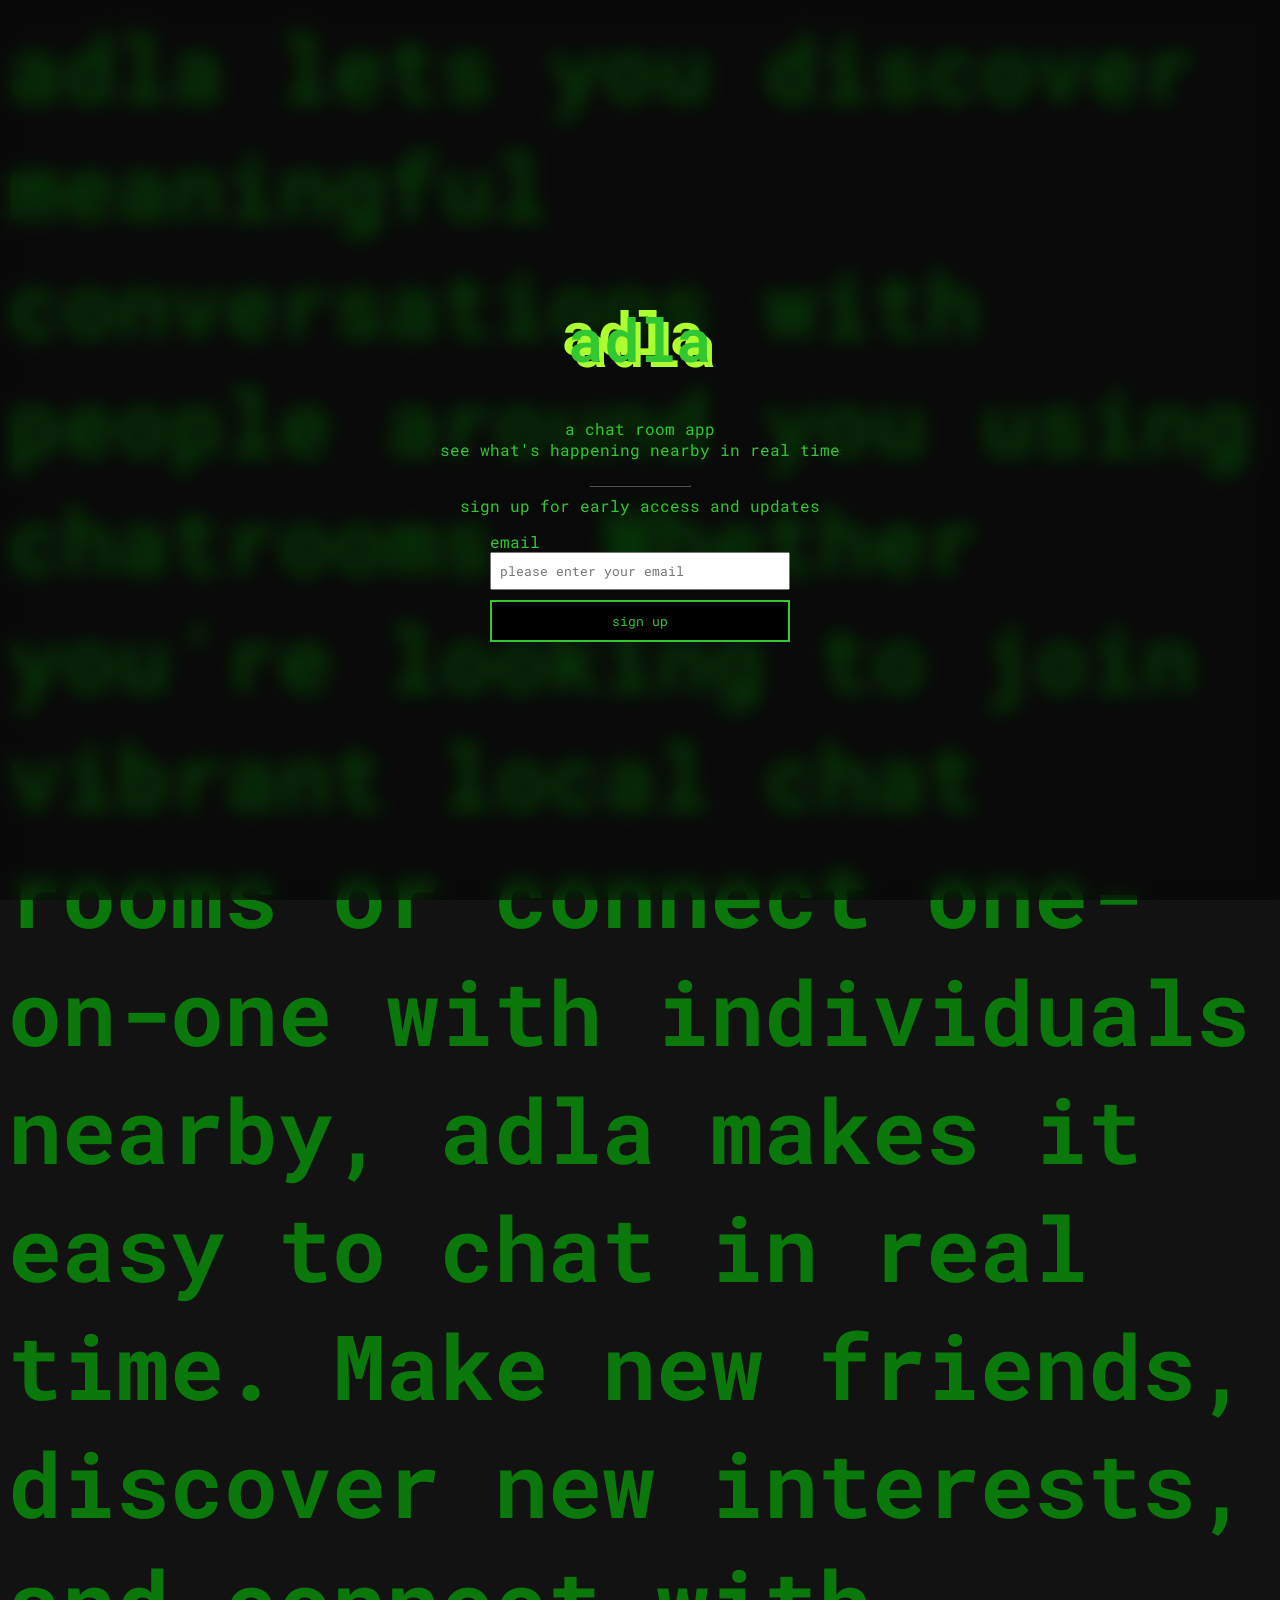
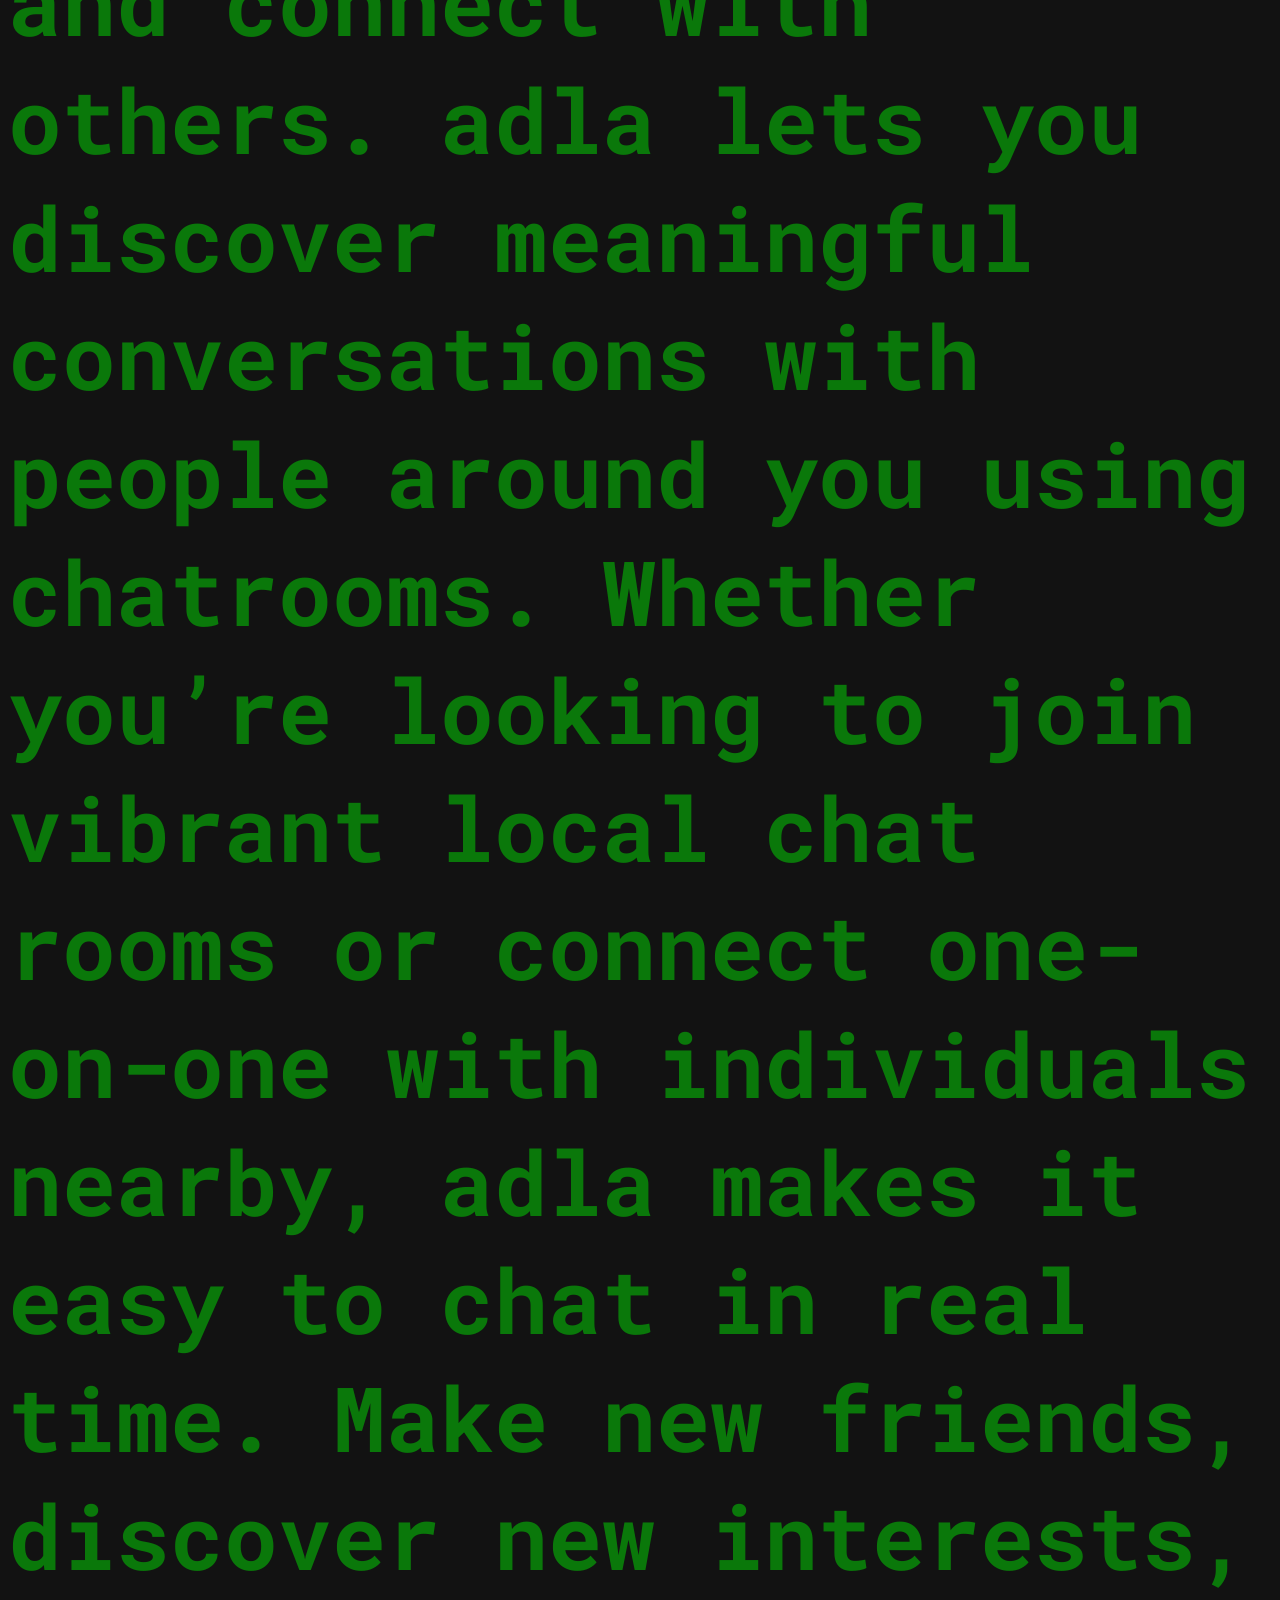
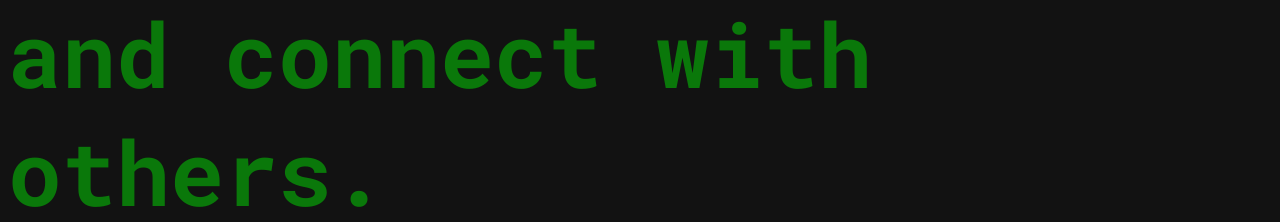
==== index.html @ fb2bd50c "initial commit" ====
<head>
    <!-- Google tag (gtag.js) -->
    <script async src="https://www.googletagmanager.com/gtag/js?id=G-8SG56CSZ9R"></script>
    <script>
        if (window.location.hostname === "adla.app") {
             window.dataLayer = window.dataLayer || [];
            function gtag(){dataLayer.push(arguments);}
            gtag('js', new Date());

            gtag('config', 'G-8SG56CSZ9R');
        };
    </script>

    <meta name="viewport" content="width=device-width, initial-scale=1">

    <title>adla | hyperlocal chat</title>

    <meta charset="UTF-8">
    <meta name="description" content="Join our free chatroom app to connect instantly with friends or meet new people. 
        No registration needed. Fast, anonymous, and secure messaging.">
    <meta name="keywords" content="chat app, chat room, chatroom, chatrooms, chatroom app, online chat, 
        group chat, anonymous chat, live chatroom, 
        free chat app, messaging app, private chat, 
        real-time chat, social chat platform, 
        text chat, video chat, voice chat, 
        chat with friends, community chat, 
        instant messaging, secure chat, mobile chatroom, 
        web chat app, chatroom without registration">

    <link rel="stylesheet" href="styles.css">

    <link rel="preconnect" href="https://fonts.googleapis.com">
    <link rel="preconnect" href="https://fonts.gstatic.com" crossorigin>
    <link href="https://fonts.googleapis.com/css2?family=Roboto+Mono:wght@400;700&display=swap" rel="stylesheet">

    <link rel="shortcut icon" type="image/png" href="assets/favicon.png">
</head>
<body>
    <p style="font-size: 90px; font-weight: bold; overflow: hidden;">
        adla lets you discover meaningful conversations with people around you using chatrooms. 
        Whether you’re looking to join vibrant local chat rooms or connect one-on-one with individuals nearby, 
        adla makes it easy to chat in real time. Make new friends, discover new interests, and connect with others.
        adla lets you discover meaningful conversations with people around you using chatrooms. 
        Whether you’re looking to join vibrant local chat rooms or connect one-on-one with individuals nearby, 
        adla makes it easy to chat in real time. Make new friends, discover new interests, and connect with others.
    </p>
    <div class="content-container">
        <h1>adla</h1>

        <span>a chat room app</span>
        <span>see what's happening nearby in real time</span>

        <hr style="width: 100px; border-color: black; margin-top: 25px;">

        <span>
            sign up for early access and updates
        </span>
        <form
            action="https://formspree.io/f/myzpkabl"
            method="POST"
        >
            <label for="email">email</label>
            <input type="email" name="email" placeholder="please enter your email" required>
            <button type="submit">sign up</button>
        </form>
    </div>
</body>
---- styles.css ----
body {
  background-color: rgb(18, 18, 18);
  color: rgb(50, 200, 50);
  font-family: 'Roboto Mono', 'Fira Mono', 'Consolas', monospace;
  overflow: hidden;
  position: fixed;
}

form {
    display: flex;
    flex-direction: column;
    width: 300px;
    margin: 0 auto;
    margin-top: 15px;
  }

form input {
  padding: 8px;
  margin-bottom: 10px;
  font-family: 'Roboto Mono', 'Fira Mono', 'Consolas', monospace;
}

form button {
  padding: 10px;
  border: none;
  cursor: pointer;
  color: rgb(50, 200, 50);
  background-color: black;
  border: 2px solid rgb(50, 200, 50);
  font-family: 'Roboto Mono', 'Fira Mono', 'Consolas', monospace;
}

.content-container {
  background-color: rgba(0,0,0,0.5);
  backdrop-filter: blur(10px);
  -webkit-backdrop-filter: blur(10px);
  position: fixed;
  top: 0;
  left: 0;
  width: 100%;
  display: flex;
  flex-direction: column;
  justify-content: center;
  align-items: center;
  height: 100vh;
}

p {
  color: rgb(10, 120, 10);
}

@keyframes flicker {
  0%, 19%, 21%, 23%, 25%, 54%, 56%, 100% {
    opacity: 1;
  }
  20%, 22%, 24%, 55% {
    opacity: 0.4;
    text-shadow: none;
  }
}

@keyframes pop {
  0%, 95%, 100% {
    opacity: 0;
  }
  96%, 98% {
    opacity: .2;
  }
}

.content-container h1 {
  font-size: 60px;
  font-weight: bolder;
  position: relative;
  animation: flicker 2.5s infinite;
}

.content-container h1::after {
  content: 'adla';
  position: absolute;
  left: 5px; /* horizontal offset */
  top: 5px;  /* vertical offset */
  color: greenyellow;
  z-index: -1;
  pointer-events: none;
  animation: pop 1.5s infinite;
}

.content-container h1::before {
  content: 'adla';
  position: absolute;
  left: -7px; /* horizontal offset */
  top: -7px;  /* vertical offset */
  color: greenyellow;
  z-index: -1;
  pointer-events: none;
  animation: pop 1.3s infinite;
}
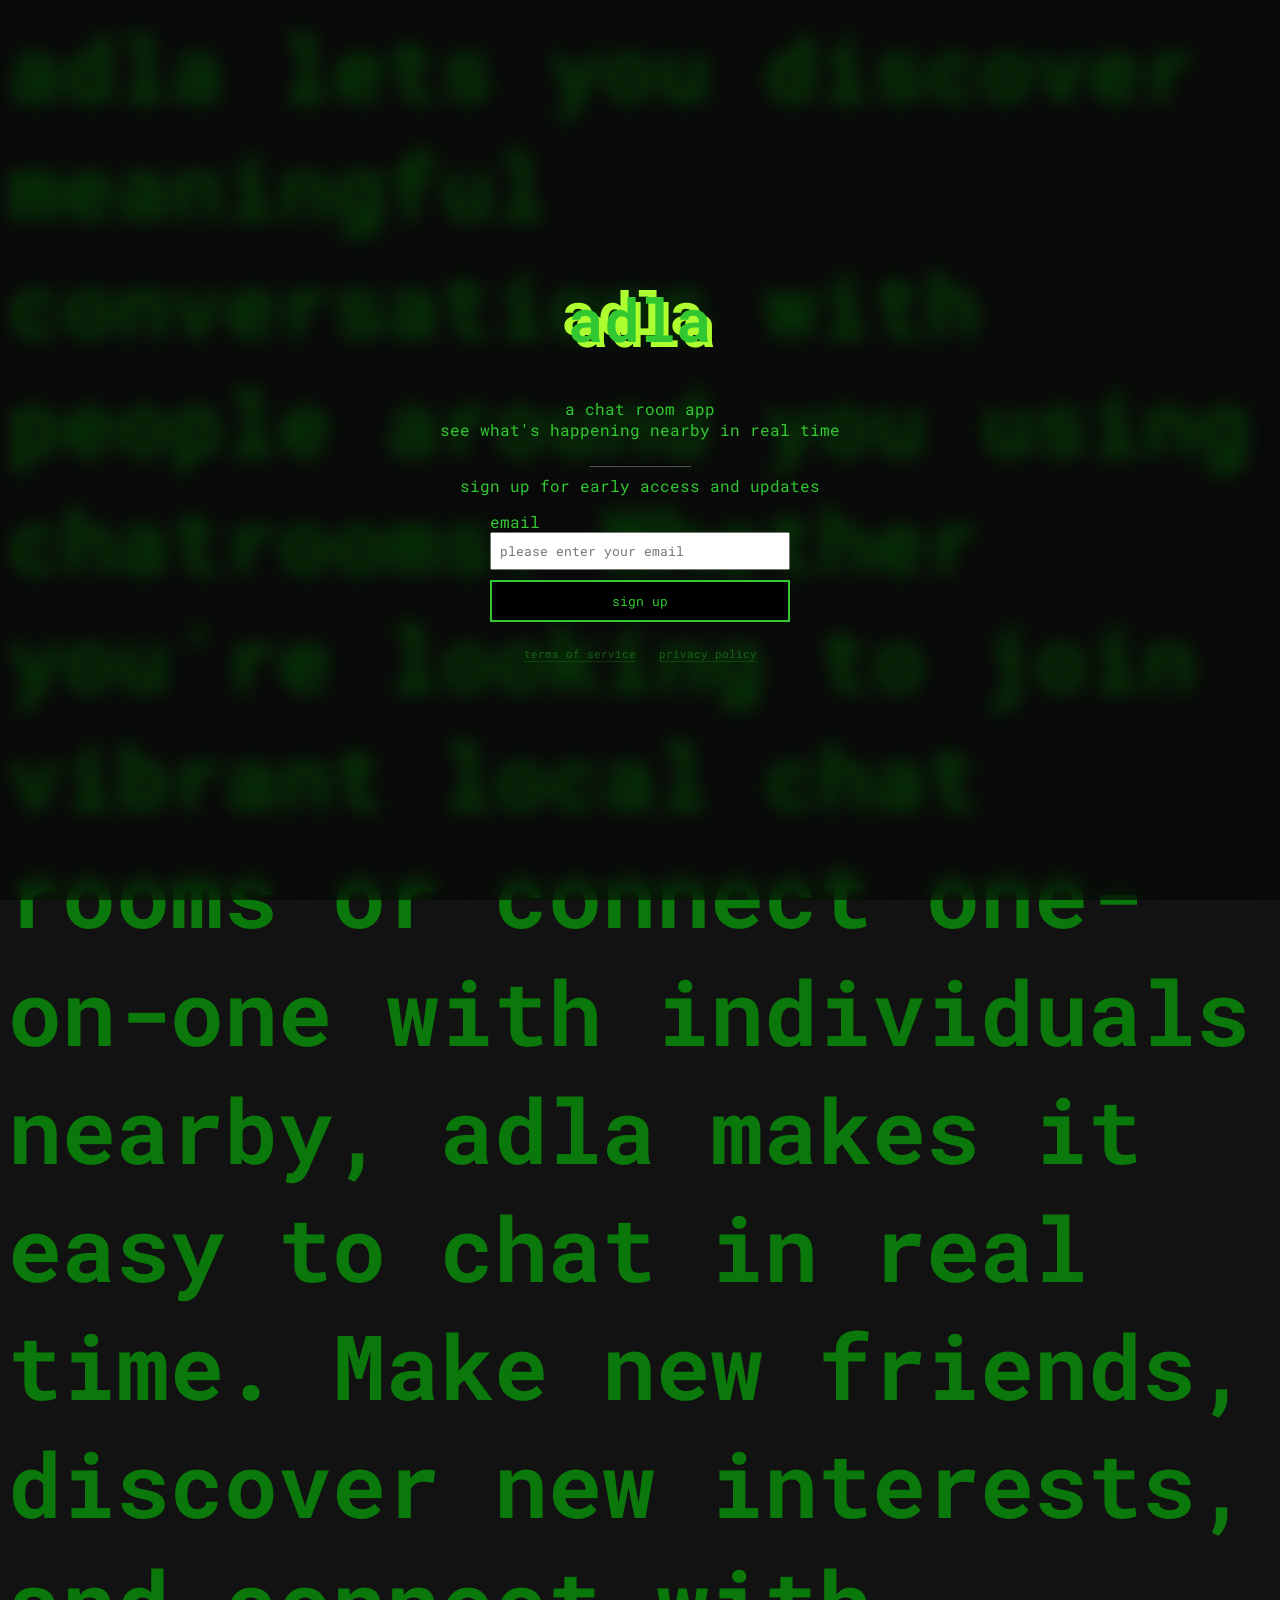
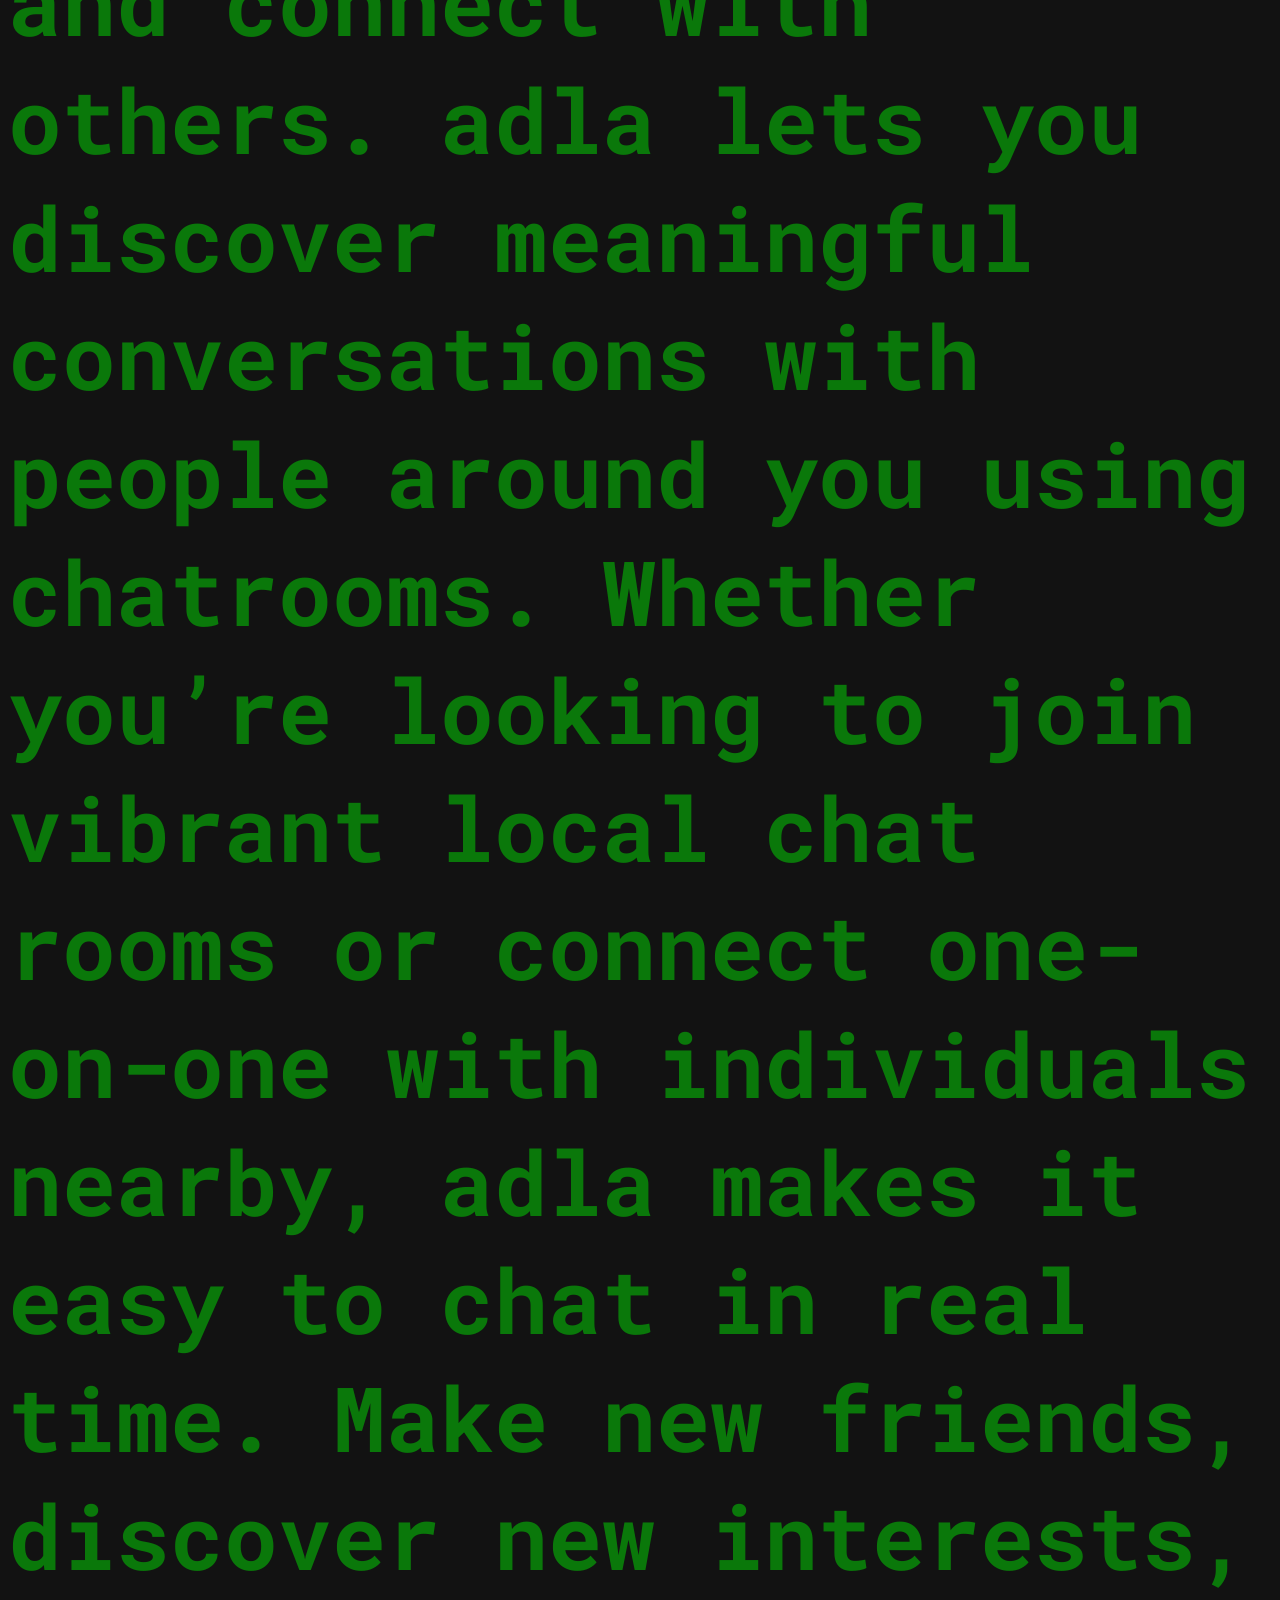
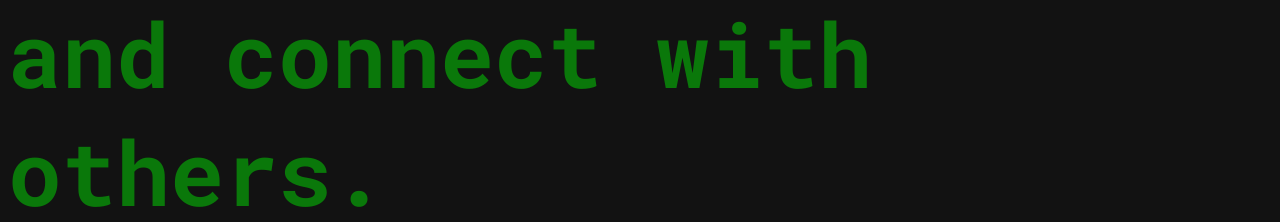
==== commit c69de4b3: "add tos + pp" ====
--- a/index.html
+++ b/index.html
@@ -34,6 +34,26 @@
     <link href="https://fonts.googleapis.com/css2?family=Roboto+Mono:wght@400;700&display=swap" rel="stylesheet">
 
     <link rel="shortcut icon" type="image/png" href="assets/favicon.png">
+
+    <style>
+        .legal-links {
+            margin-top: 24px;
+            font-size: 11px;
+            color: rgba(50, 200, 50, 0.35);
+        }
+
+        .legal-links a {
+            color: rgba(50, 200, 50, 0.4);
+            text-decoration: none;
+            border-bottom: 1px solid rgba(50, 200, 50, 0.2);
+            margin: 0 8px;
+        }
+
+        .legal-links a:hover {
+            color: rgb(50, 200, 50);
+            border-bottom-color: rgb(50, 200, 50);
+        }
+    </style>
 </head>
 <body>
     <p style="font-size: 90px; font-weight: bold; overflow: hidden;">
@@ -63,5 +83,9 @@
             <input type="email" name="email" placeholder="please enter your email" required>
             <button type="submit">sign up</button>
         </form>
+        <div class="legal-links">
+            <a href="/terms.html">terms of service</a>
+            <a href="/privacy.html">privacy policy</a>
+        </div>
     </div>
 </body>
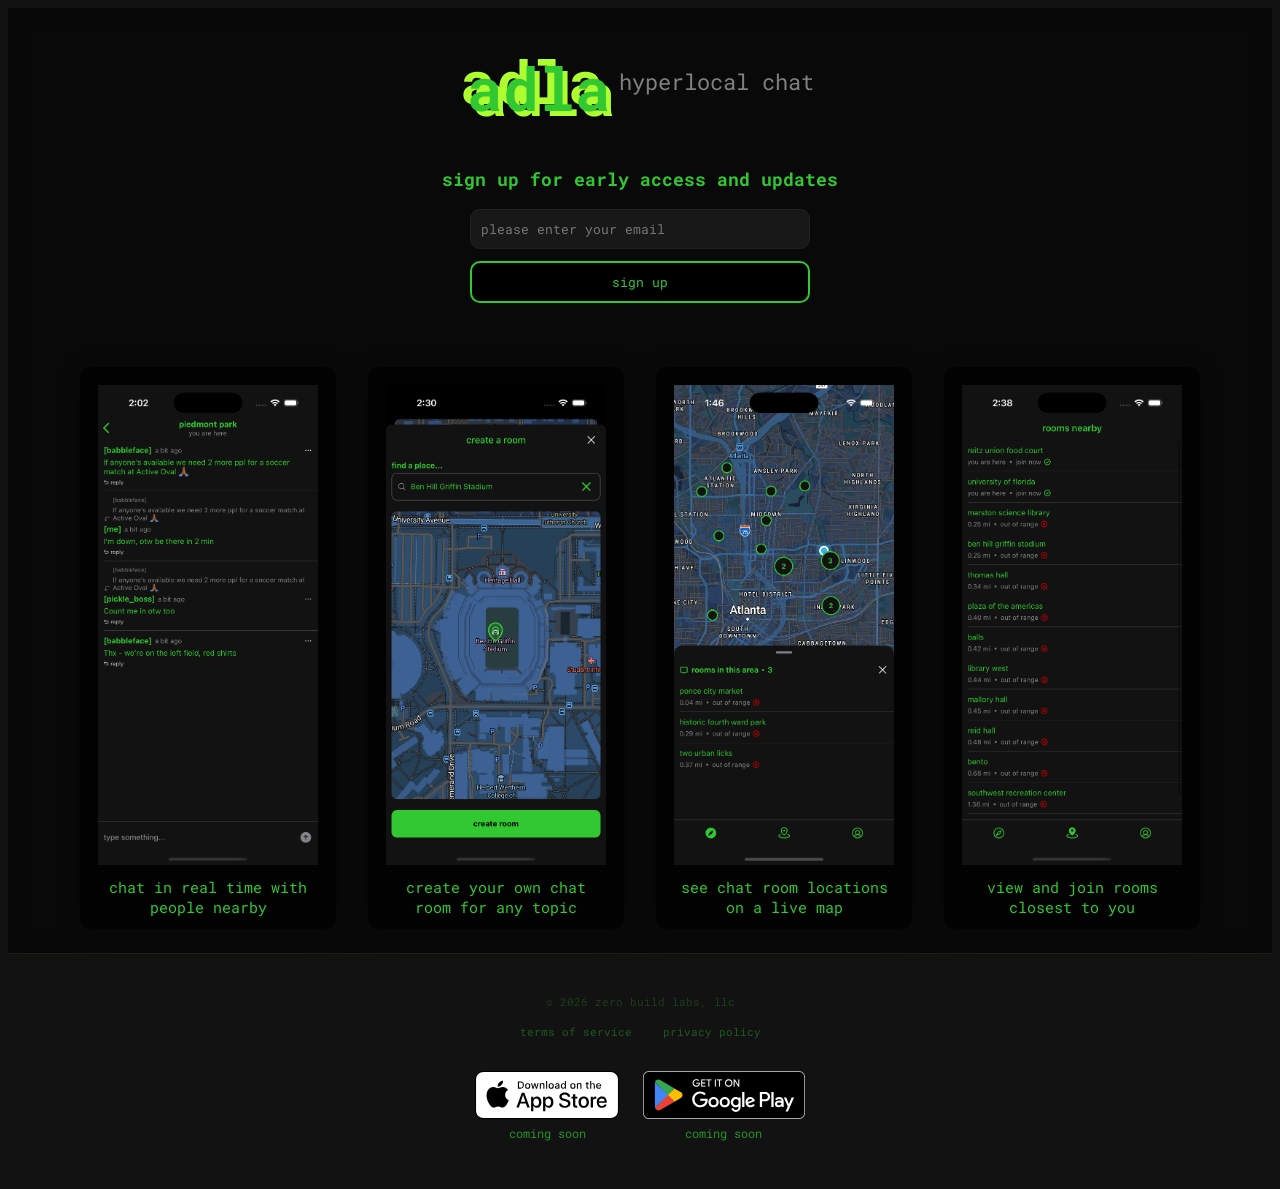
==== commit 0c43bd75: "add screenshots" ====
--- a/index.html
+++ b/index.html
@@ -56,36 +56,52 @@
     </style>
 </head>
 <body>
-    <p style="font-size: 90px; font-weight: bold; overflow: hidden;">
-        adla lets you discover meaningful conversations with people around you using chatrooms. 
-        Whether you’re looking to join vibrant local chat rooms or connect one-on-one with individuals nearby, 
-        adla makes it easy to chat in real time. Make new friends, discover new interests, and connect with others.
-        adla lets you discover meaningful conversations with people around you using chatrooms. 
-        Whether you’re looking to join vibrant local chat rooms or connect one-on-one with individuals nearby, 
-        adla makes it easy to chat in real time. Make new friends, discover new interests, and connect with others.
-    </p>
     <div class="content-container">
-        <h1>adla</h1>
+        <h1>adla<sup style="font-size: 22px; font-weight: 400; margin-left: 8px; color: gray; vertical-align: super;">hyperlocal chat</sup></h1>
 
-        <span>a chat room app</span>
-        <span>see what's happening nearby in real time</span>
-
-        <hr style="width: 100px; border-color: black; margin-top: 25px;">
-
-        <span>
-            sign up for early access and updates
-        </span>
+        <span style="display:block; font-size:18px; font-weight:bold;">sign up for early access and updates</span>
         <form
             action="https://formspree.io/f/myzpkabl"
             method="POST"
+            style="margin: 18px auto 40px; display: flex; flex-direction: column; align-items: center; width: 100%; max-width: 340px;"
         >
-            <label for="email">email</label>
-            <input type="email" name="email" placeholder="please enter your email" required>
+            <input type="email" name="email" placeholder="please enter your email" required style="width: 100%; padding: 10px; margin-bottom: 12px; border-radius: 10px; border: 1px solid #222; background: #181818; color: rgb(50,200,50);">
             <button type="submit">sign up</button>
         </form>
-        <div class="legal-links">
-            <a href="/terms.html">terms of service</a>
-            <a href="/privacy.html">privacy policy</a>
+
+        <div class="screenshots-gallery">
+            <div class="screenshot-item">
+                <img src="assets/app_screenshots/chat_2.png" alt="Chat Conversation">
+                <div class="screenshot-desc">chat in real time with people nearby</div>
+            </div>
+            <div class="screenshot-item">
+                <img src="assets/app_screenshots/create_room.png" alt="Create Room">
+                <div class="screenshot-desc">create your own chat room for any topic</div>
+            </div>
+            <div class="screenshot-item">
+                <img src="assets/app_screenshots/map_view.png" alt="Map View">
+                <div class="screenshot-desc">see chat room locations on a live map</div>
+            </div>
+            <div class="screenshot-item">
+                <img src="assets/app_screenshots/rooms_nearby.png" alt="Rooms Nearby">
+                <div class="screenshot-desc">view and join rooms closest to you</div>
+            </div>
         </div>
     </div>
+    <footer>
+        <div>
+        <span>© 2026 zero build labs, llc</span><br><br>
+        <a href="/terms.html">terms of service</a>
+        <a href="/privacy.html">privacy policy</a>
+        <div style="margin: 32px 0 0 0; display: flex; flex-direction: row; gap: 24px; justify-content:center; align-items: center;">
+            <div style="display: flex; flex-direction: column; align-items: center;">
+                <img src="assets/app_store_download.svg" alt="Download on the App Store" style="height: 48px;">
+                <div style="font-size: 12px; color: rgba(50,200,50,0.7); margin-top: 6px;">coming soon</div>
+            </div>
+            <div style="display: flex; flex-direction: column; align-items: center;">
+                <img src="assets/google_play_download.svg" alt="Get it on Google Play" style="height: 48px;">
+                <div style="font-size: 12px; color: rgba(50,200,50,0.7); margin-top: 6px;">coming soon</div>
+            </div>
+        </div>
+    </footer>
 </body>
--- a/styles.css
+++ b/styles.css
@@ -1,9 +1,67 @@
+footer {
+  text-align: center;
+  padding: 40px;
+  border-top: 1px solid rgba(50, 200, 50, 0.1);
+  font-size: 11px;
+  color: rgba(50, 200, 50, 0.25);
+}
+
+footer a {
+  color: rgba(50, 200, 50, 0.4);
+  text-decoration: none;
+  margin: 0 12px;
+}
+
+footer a:hover {
+  color: rgb(50, 200, 50);
+}
+/* Gallery for app screenshots */
+.screenshots-gallery {
+  display: flex;
+  flex-wrap: wrap;
+  justify-content: center;
+  gap: 32px;
+  margin: 0 auto 0 auto;
+  max-width: 1200px;
+  padding: 24px 0;
+}
+
+.screenshot-item {
+  background: rgba(0,0,0,0.7);
+  border-radius: 10px;
+  box-shadow: 0 4px 24px rgba(0,0,0,0.3);
+  padding: 18px 18px 12px 18px;
+  display: flex;
+  flex-direction: column;
+  align-items: center;
+  width: 220px;
+  transition: transform 0.2s;
+}
+
+.screenshot-item:hover {
+  transform: translateY(-6px) scale(1.04);
+  box-shadow: 0 8px 32px rgba(50,200,50,0.15);
+}
+
+.screenshot-item img {
+  width: 240px;
+  height: 480px;
+  object-fit: contain;
+  border-radius: 10px;
+  margin-bottom: 10px;
+}
+
+.screenshot-desc {
+  color: rgb(50, 200, 50);
+  font-size: 15px;
+  text-align: center;
+  margin-top: 2px;
+  font-family: 'Roboto Mono', monospace;
+}
 body {
   background-color: rgb(18, 18, 18);
   color: rgb(50, 200, 50);
   font-family: 'Roboto Mono', 'Fira Mono', 'Consolas', monospace;
-  overflow: hidden;
-  position: fixed;
 }
 
 form {
@@ -22,11 +80,12 @@
 
 form button {
   padding: 10px;
-  border: none;
   cursor: pointer;
   color: rgb(50, 200, 50);
   background-color: black;
   border: 2px solid rgb(50, 200, 50);
+  border-radius: 10px;
+  width: 100%;
   font-family: 'Roboto Mono', 'Fira Mono', 'Consolas', monospace;
 }
 
@@ -34,15 +93,11 @@
   background-color: rgba(0,0,0,0.5);
   backdrop-filter: blur(10px);
   -webkit-backdrop-filter: blur(10px);
-  position: fixed;
-  top: 0;
-  left: 0;
   width: 100%;
   display: flex;
   flex-direction: column;
   justify-content: center;
   align-items: center;
-  height: 100vh;
 }
 
 p {
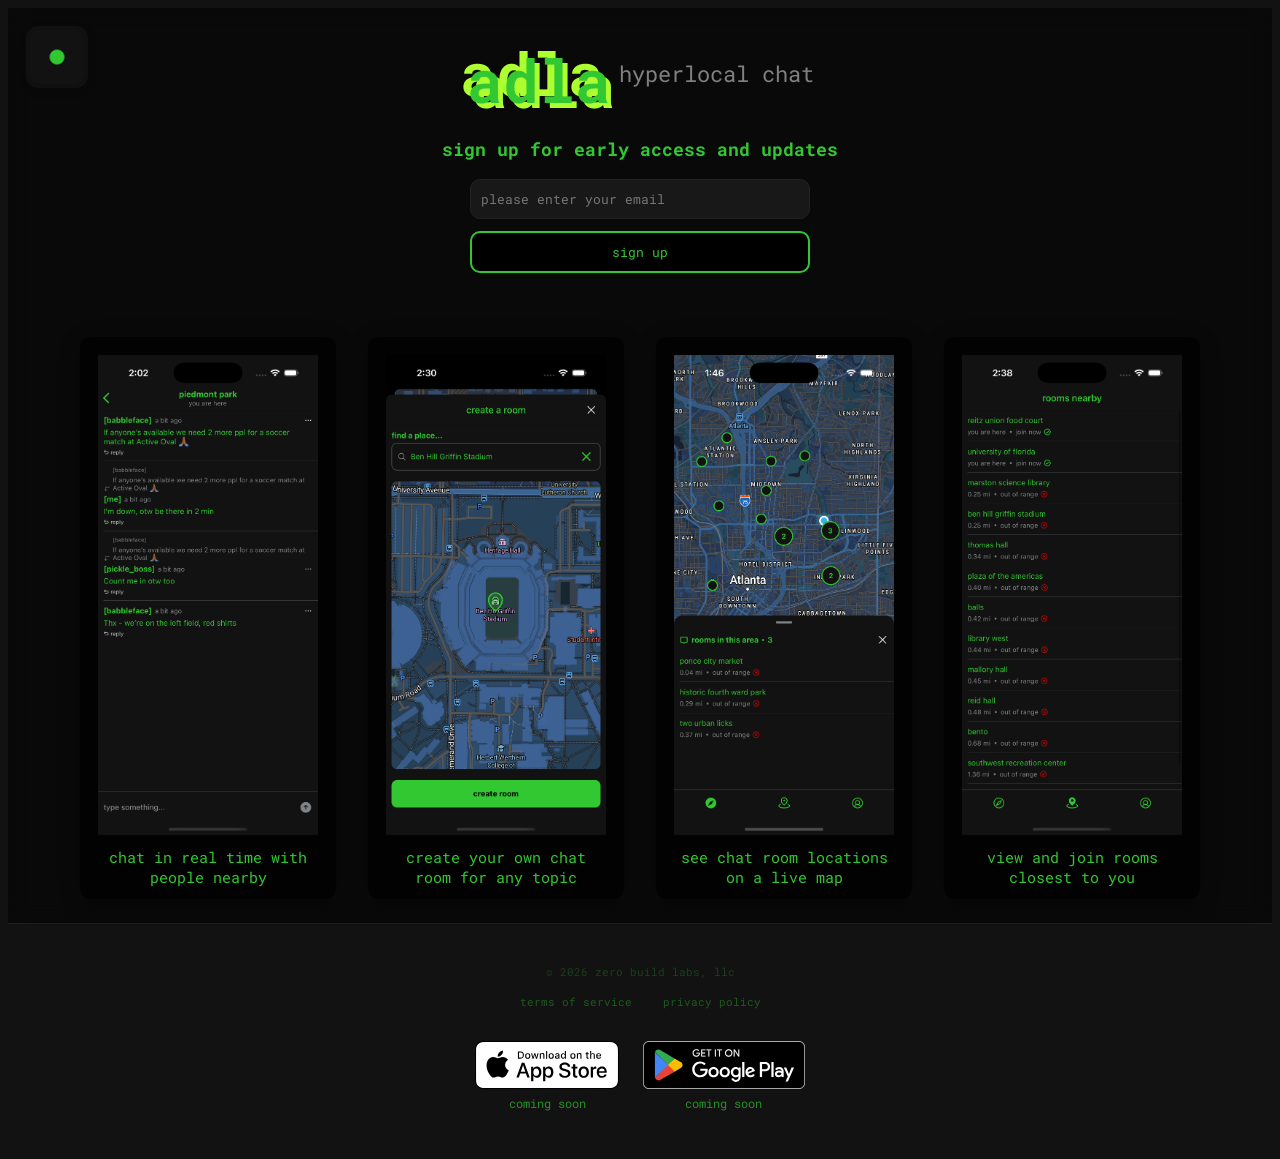
==== commit 1021aec0: "add logo" ====
--- a/index.html
+++ b/index.html
@@ -57,7 +57,10 @@
 </head>
 <body>
     <div class="content-container">
-        <h1>adla<sup style="font-size: 22px; font-weight: 400; margin-left: 8px; color: gray; vertical-align: super;">hyperlocal chat</sup></h1>
+        <div style="display: flex; flex-direction: column; align-items: center; margin-bottom: 18px; margin-top: 32px;">
+            <h1 style="margin: 0;">adla<sup style="font-size: 22px; font-weight: 400; margin-left: 8px; color: gray; vertical-align: super;">hyperlocal chat</sup></h1>
+        </div>
+    <img src="assets/adla_logo.png" alt="adla logo" style="position: fixed; top: 18px; left: 18px; height: 54px; width: 54px; object-fit: contain; z-index: 1000; background: rgba(18,18,18,0.85); border-radius: 12px; box-shadow: 0 2px 12px rgba(0,0,0,0.12); padding: 4px;">
 
         <span style="display:block; font-size:18px; font-weight:bold;">sign up for early access and updates</span>
         <form
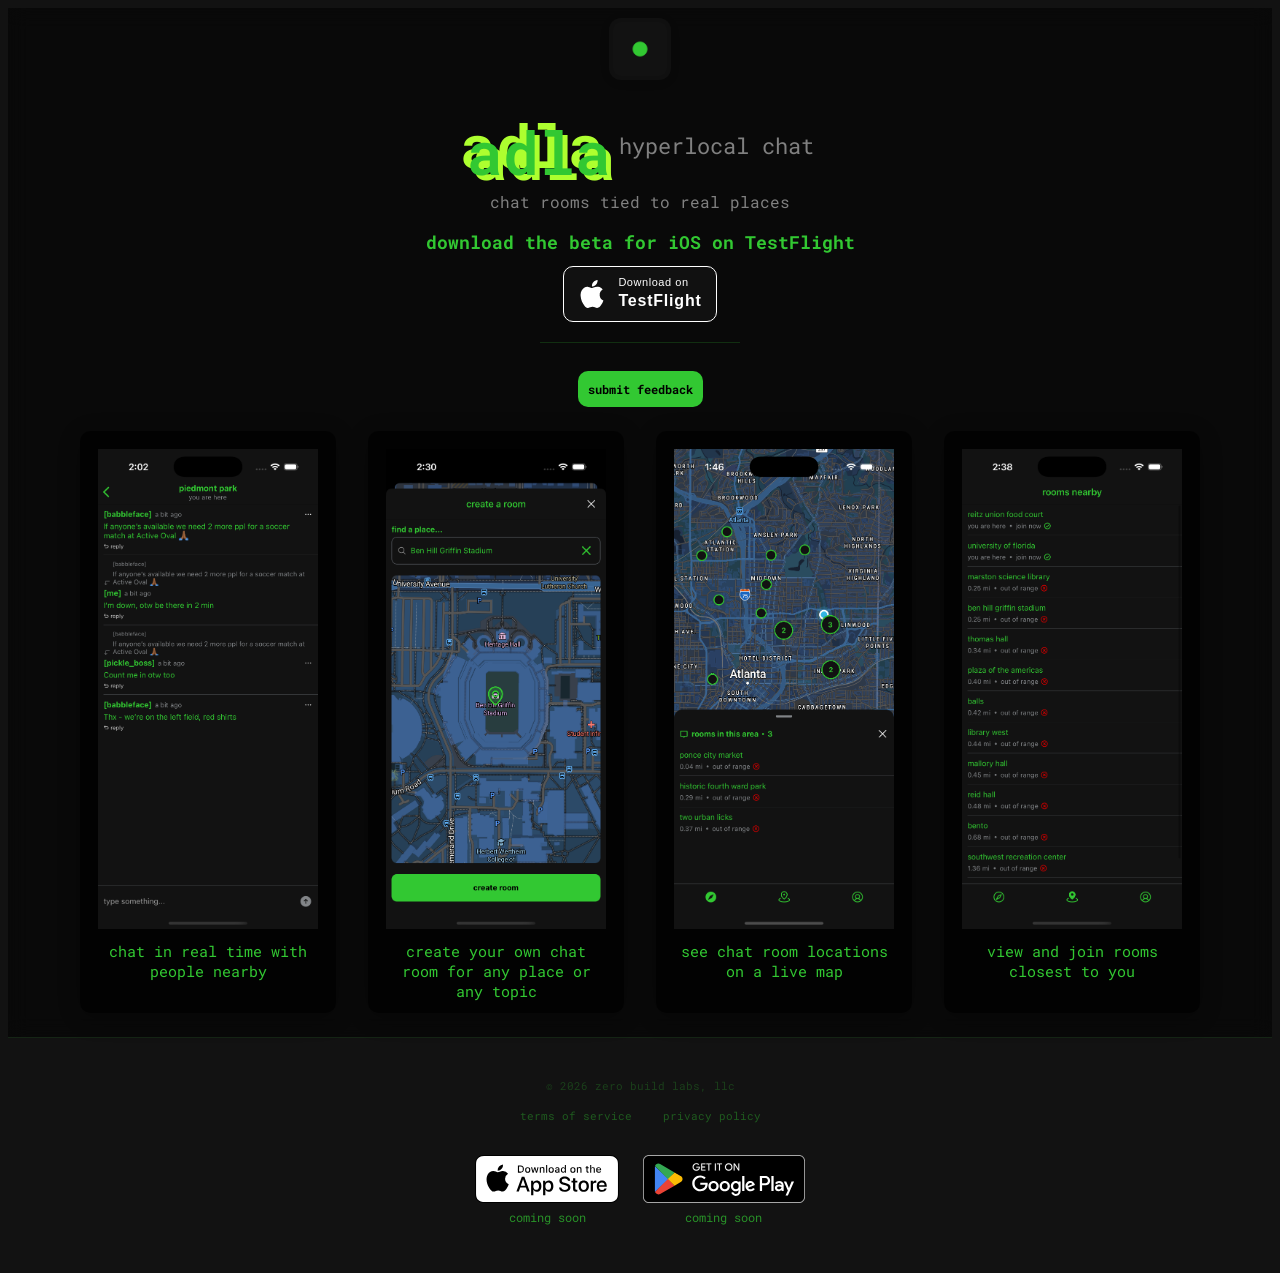
==== commit e66bde9a: "fresh" ====
--- a/index.html
+++ b/index.html
@@ -2,13 +2,11 @@
     <!-- Google tag (gtag.js) -->
     <script async src="https://www.googletagmanager.com/gtag/js?id=G-8SG56CSZ9R"></script>
     <script>
-        if (window.location.hostname === "adla.app") {
-             window.dataLayer = window.dataLayer || [];
-            function gtag(){dataLayer.push(arguments);}
-            gtag('js', new Date());
+    window.dataLayer = window.dataLayer || [];
+    function gtag(){dataLayer.push(arguments);}
+    gtag('js', new Date());
 
-            gtag('config', 'G-8SG56CSZ9R');
-        };
+    gtag('config', 'G-8SG56CSZ9R');
     </script>
 
     <meta name="viewport" content="width=device-width, initial-scale=1">
@@ -16,8 +14,7 @@
     <title>adla | hyperlocal chat</title>
 
     <meta charset="UTF-8">
-    <meta name="description" content="Join our free chatroom app to connect instantly with friends or meet new people. 
-        No registration needed. Fast, anonymous, and secure messaging.">
+    <meta name="description" content="Chat rooms that are real places. See what people are saying at the library, the stadium, on campus - wherever you are right now. Join real places, have real conversations.">
     <meta name="keywords" content="chat app, chat room, chatroom, chatrooms, chatroom app, online chat, 
         group chat, anonymous chat, live chatroom, 
         free chat app, messaging app, private chat, 
@@ -25,7 +22,7 @@
         text chat, video chat, voice chat, 
         chat with friends, community chat, 
         instant messaging, secure chat, mobile chatroom, 
-        web chat app, chatroom without registration">
+        web chat app">
 
     <link rel="stylesheet" href="styles.css">
 
@@ -57,20 +54,46 @@
 </head>
 <body>
     <div class="content-container">
+        <img src="assets/adla_logo.png" alt="adla logo" style="height: 54px; width: 54px; object-fit: contain; z-index: 1000; background: rgba(18,18,18,0.85); border-radius: 12px; box-shadow: 0 2px 12px rgba(0,0,0,0.12); padding: 4px; margin-top: 10px;">
         <div style="display: flex; flex-direction: column; align-items: center; margin-bottom: 18px; margin-top: 32px;">
             <h1 style="margin: 0;">adla<sup style="font-size: 22px; font-weight: 400; margin-left: 8px; color: gray; vertical-align: super;">hyperlocal chat</sup></h1>
+            <span style="color: gray;">chat rooms tied to real places</span>
         </div>
-    <img src="assets/adla_logo.png" alt="adla logo" style="position: fixed; top: 18px; left: 18px; height: 54px; width: 54px; object-fit: contain; z-index: 1000; background: rgba(18,18,18,0.85); border-radius: 12px; box-shadow: 0 2px 12px rgba(0,0,0,0.12); padding: 4px;">
 
-        <span style="display:block; font-size:18px; font-weight:bold;">sign up for early access and updates</span>
-        <form
-            action="https://formspree.io/f/myzpkabl"
-            method="POST"
-            style="margin: 18px auto 40px; display: flex; flex-direction: column; align-items: center; width: 100%; max-width: 340px;"
-        >
-            <input type="email" name="email" placeholder="please enter your email" required style="width: 100%; padding: 10px; margin-bottom: 12px; border-radius: 10px; border: 1px solid #222; background: #181818; color: rgb(50,200,50);">
-            <button type="submit">sign up</button>
-        </form>
+
+        <div style="text-align:center;">
+            <span style="display:block; font-size:18px; font-weight:700; margin-bottom:12px;">
+                download the beta for iOS on TestFlight
+            </span>
+
+                <a href="https://testflight.apple.com/join/aVJDWS8Y"
+                    style="display:inline-flex; border: 1px solid white; align-items:center;gap:12px; padding:8px 14px;border-radius:10px;background:#111;color:#fff;text-decoration:none;font-family:-apple-system,BlinkMacSystemFont,'Segoe UI',Roboto,'Helvetica Neue',Arial;font-weight:600;font-size:14px;">
+                    <svg width="28" height="28" viewBox="0 0 22.773 22.773" xmlns="http://www.w3.org/2000/svg" aria-hidden="true" style="flex:0 0 28px; display:block;">
+                        <g>
+                        <g>
+                            <path fill="#FFFFFF" d="M15.769,0c0.053,0,0.106,0,0.162,0c0.13,1.606-0.483,2.806-1.228,3.675c-0.731,0.863-1.732,1.7-3.351,1.573
+                            c-0.108-1.583,0.506-2.694,1.25-3.561C13.292,0.879,14.557,0.16,15.769,0z"/>
+                            <path fill="#FFFFFF" d="M20.67,16.716c0,0.016,0,0.03,0,0.045c-0.455,1.378-1.104,2.559-1.896,3.655c-0.723,0.995-1.609,2.334-3.191,2.334
+                            c-1.367,0-2.275-0.879-3.676-0.903c-1.482-0.024-2.297,0.735-3.652,0.926c-0.155,0-0.31,0-0.462,0
+                            c-0.995-0.144-1.798-0.932-2.383-1.642c-1.725-2.098-3.058-4.808-3.306-8.276c0-0.34,0-0.679,0-1.019
+                            c0.105-2.482,1.311-4.5,2.914-5.478c0.846-0.52,2.009-0.963,3.304-0.765c0.555,0.086,1.122,0.276,1.619,0.464
+                            c0.471,0.181,1.06,0.502,1.618,0.485c0.378-0.011,0.754-0.208,1.135-0.347c1.116-0.403,2.21-0.865,3.652-0.648
+                            c1.733,0.262,2.963,1.032,3.723,2.22c-1.466,0.933-2.625,2.339-2.427,4.74C17.818,14.688,19.086,15.964,20.67,16.716z"/>
+                        </g>
+                        </g>
+                    </svg>
+
+                    <div style="line-height:1.4; display: flex; flex-direction: column; align-items: start;">
+                        <div style="font-size:11px;font-weight:300; letter-spacing: 0.05em;">Download on</div>
+                        <div style="font-size:16px;font-weight:600; letter-spacing: 0.05em;">TestFlight</div>
+                    </div>
+                </a>
+            </div>
+
+            <hr style="width: 200px; margin-top: 20px; border: none; height: 1px; background-color: rgba(50, 200, 50, 0.2);" />
+            <a href="https://docs.google.com/forms/d/e/1FAIpQLSfdPoGiyF0krXiyqWjbxCsILMjNuQ5UF2FchRLmX2qwp8R6Cw/viewform?usp=dialog" 
+                style="margin-top: 20px; background-color: rgb(50, 200, 50); border: none; border-radius: 10px; padding: 10px; font-weight: bold; color: black; text-decoration: none; font-size: 12px;"
+            target="_blank">submit feedback</a>
 
         <div class="screenshots-gallery">
             <div class="screenshot-item">
@@ -79,7 +102,7 @@
             </div>
             <div class="screenshot-item">
                 <img src="assets/app_screenshots/create_room.png" alt="Create Room">
-                <div class="screenshot-desc">create your own chat room for any topic</div>
+                <div class="screenshot-desc">create your own chat room for any place or any topic</div>
             </div>
             <div class="screenshot-item">
                 <img src="assets/app_screenshots/map_view.png" alt="Map View">
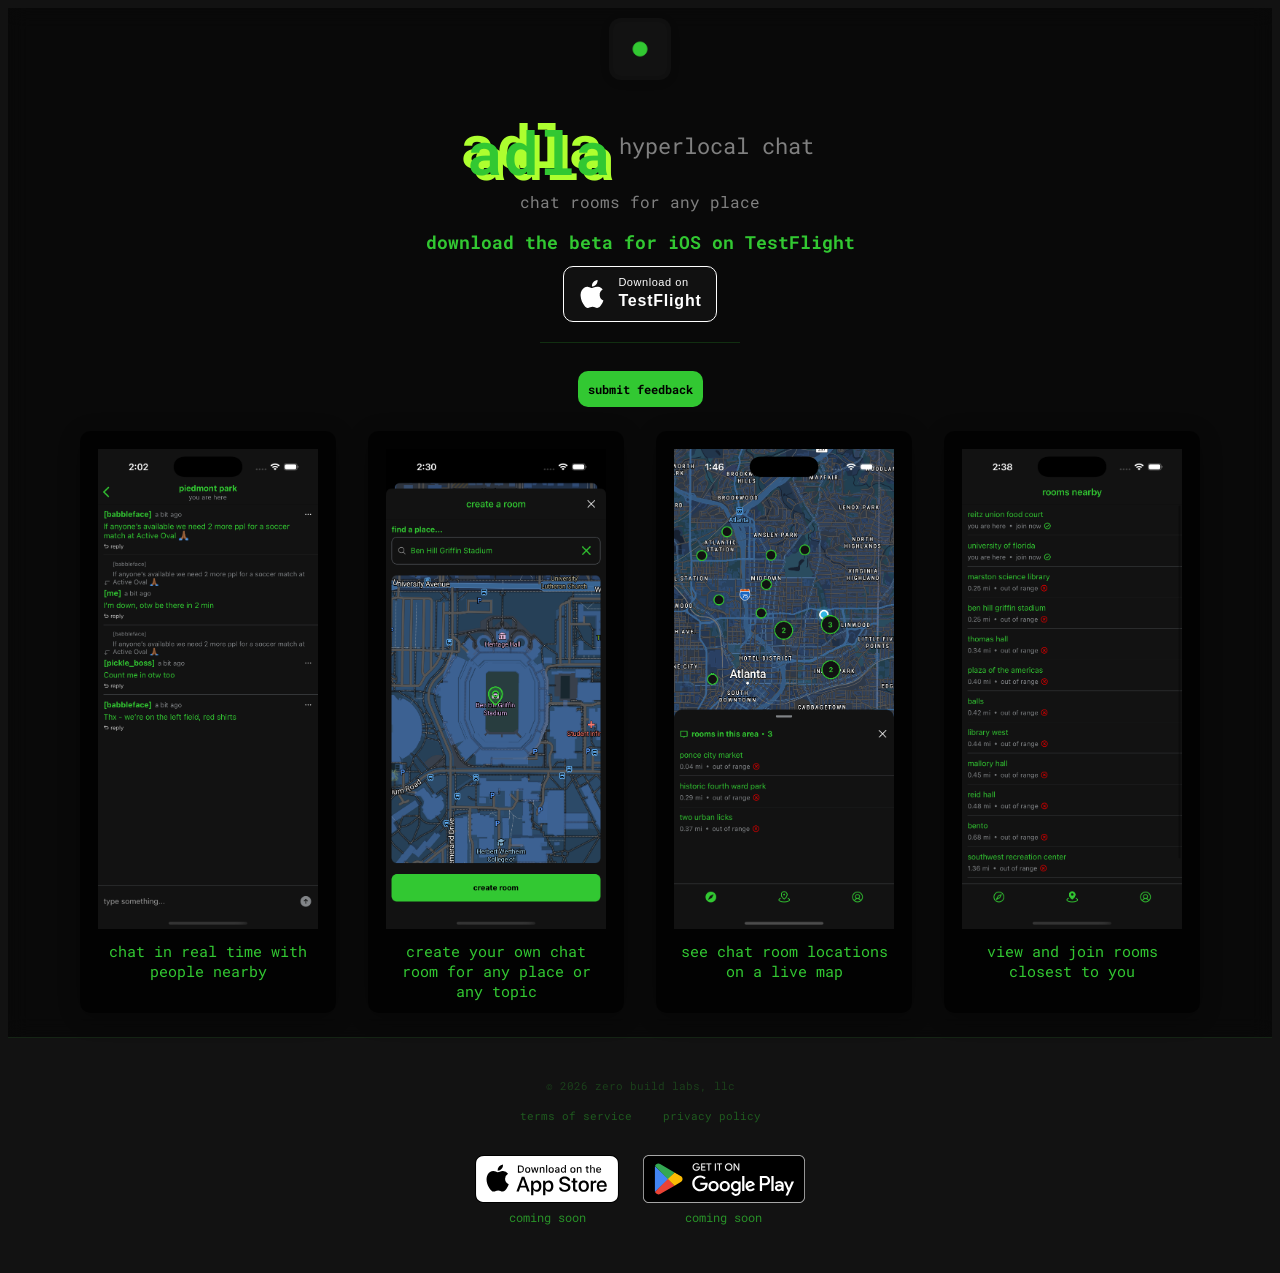
==== commit c25edbcd: "copy" ====
--- a/index.html
+++ b/index.html
@@ -14,7 +14,7 @@
     <title>adla | hyperlocal chat</title>
 
     <meta charset="UTF-8">
-    <meta name="description" content="Chat rooms that are real places. See what people are saying at the library, the stadium, on campus - wherever you are right now. Join real places, have real conversations.">
+    <meta name="description" content="Chat rooms tied to real places. See what people are saying at the library, the stadium, on campus - wherever you are right now. Join real places, have real conversations.">
     <meta name="keywords" content="chat app, chat room, chatroom, chatrooms, chatroom app, online chat, 
         group chat, anonymous chat, live chatroom, 
         free chat app, messaging app, private chat, 
@@ -57,7 +57,7 @@
         <img src="assets/adla_logo.png" alt="adla logo" style="height: 54px; width: 54px; object-fit: contain; z-index: 1000; background: rgba(18,18,18,0.85); border-radius: 12px; box-shadow: 0 2px 12px rgba(0,0,0,0.12); padding: 4px; margin-top: 10px;">
         <div style="display: flex; flex-direction: column; align-items: center; margin-bottom: 18px; margin-top: 32px;">
             <h1 style="margin: 0;">adla<sup style="font-size: 22px; font-weight: 400; margin-left: 8px; color: gray; vertical-align: super;">hyperlocal chat</sup></h1>
-            <span style="color: gray;">chat rooms tied to real places</span>
+            <span style="color: gray;">chat rooms for any place</span>
         </div>
 
 
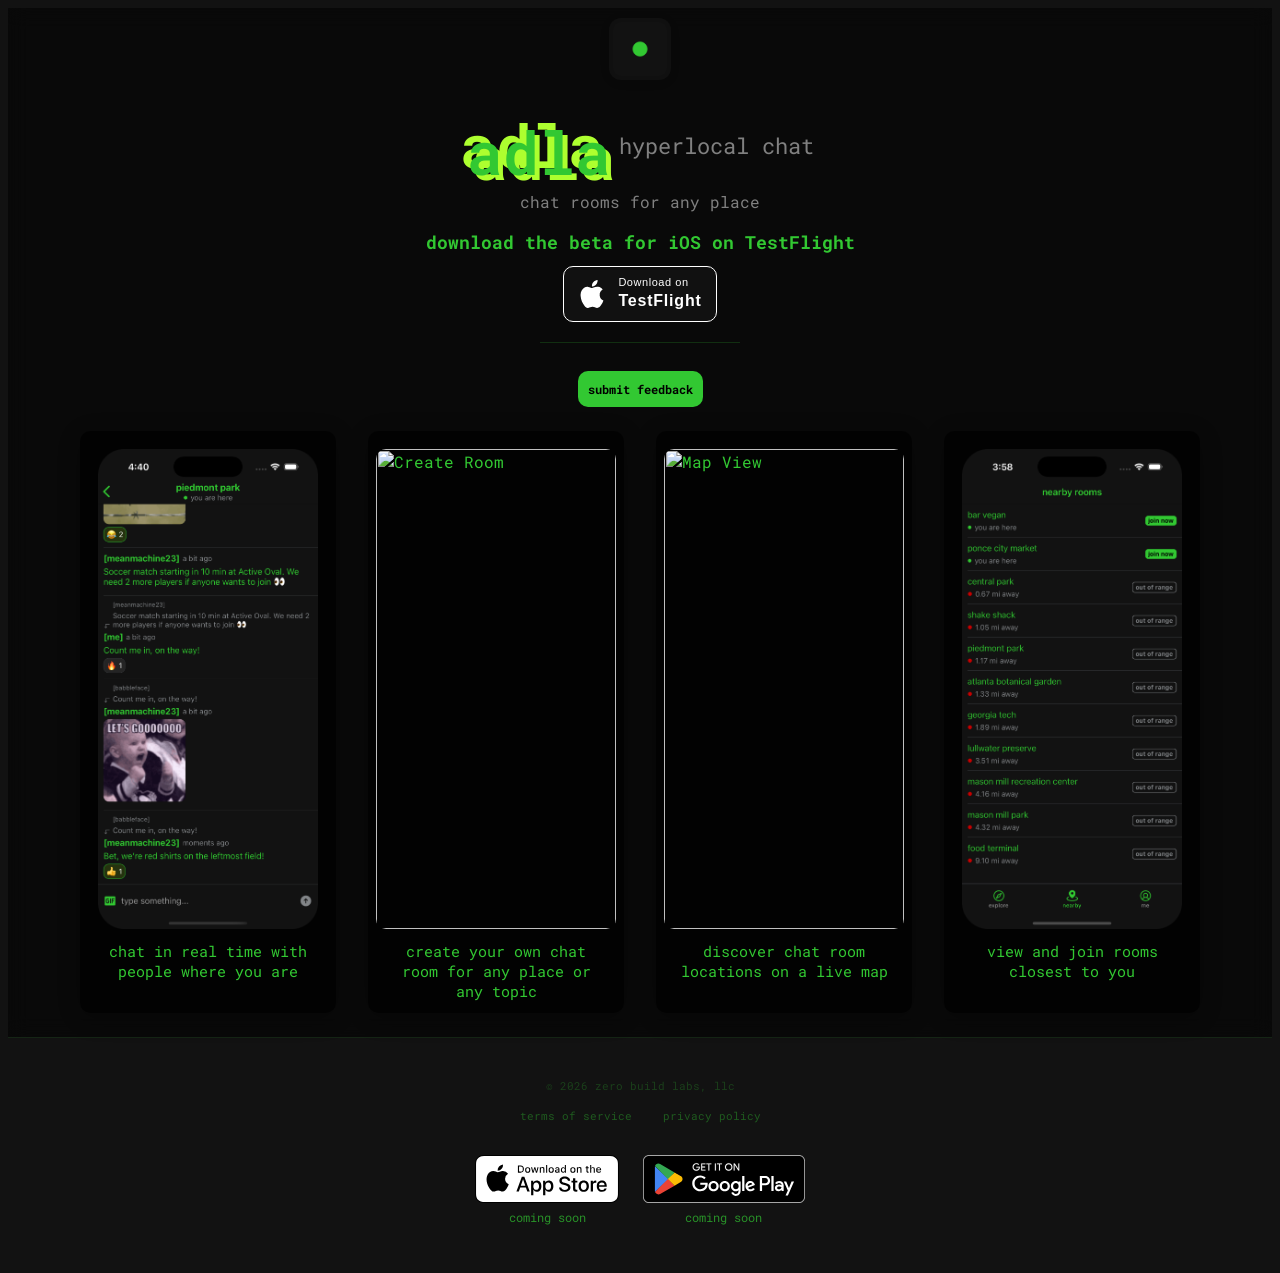
==== commit bc712750: "updated assets" ====
--- a/index.html
+++ b/index.html
@@ -97,19 +97,19 @@
 
         <div class="screenshots-gallery">
             <div class="screenshot-item">
-                <img src="assets/app_screenshots/chat_2.png" alt="Chat Conversation">
-                <div class="screenshot-desc">chat in real time with people nearby</div>
+                <img src="assets/app_screenshots/chat.png" alt="Chat Conversation">
+                <div class="screenshot-desc">chat in real time with people where you are</div>
             </div>
             <div class="screenshot-item">
-                <img src="assets/app_screenshots/create_room.png" alt="Create Room">
+                <img src="assets/app_screenshots/create.png" alt="Create Room">
                 <div class="screenshot-desc">create your own chat room for any place or any topic</div>
             </div>
             <div class="screenshot-item">
-                <img src="assets/app_screenshots/map_view.png" alt="Map View">
-                <div class="screenshot-desc">see chat room locations on a live map</div>
+                <img src="assets/app_screenshots/explore.png" alt="Map View">
+                <div class="screenshot-desc">discover chat room locations on a live map</div>
             </div>
             <div class="screenshot-item">
-                <img src="assets/app_screenshots/rooms_nearby.png" alt="Rooms Nearby">
+                <img src="assets/app_screenshots/nearby.png" alt="Rooms Nearby">
                 <div class="screenshot-desc">view and join rooms closest to you</div>
             </div>
         </div>
